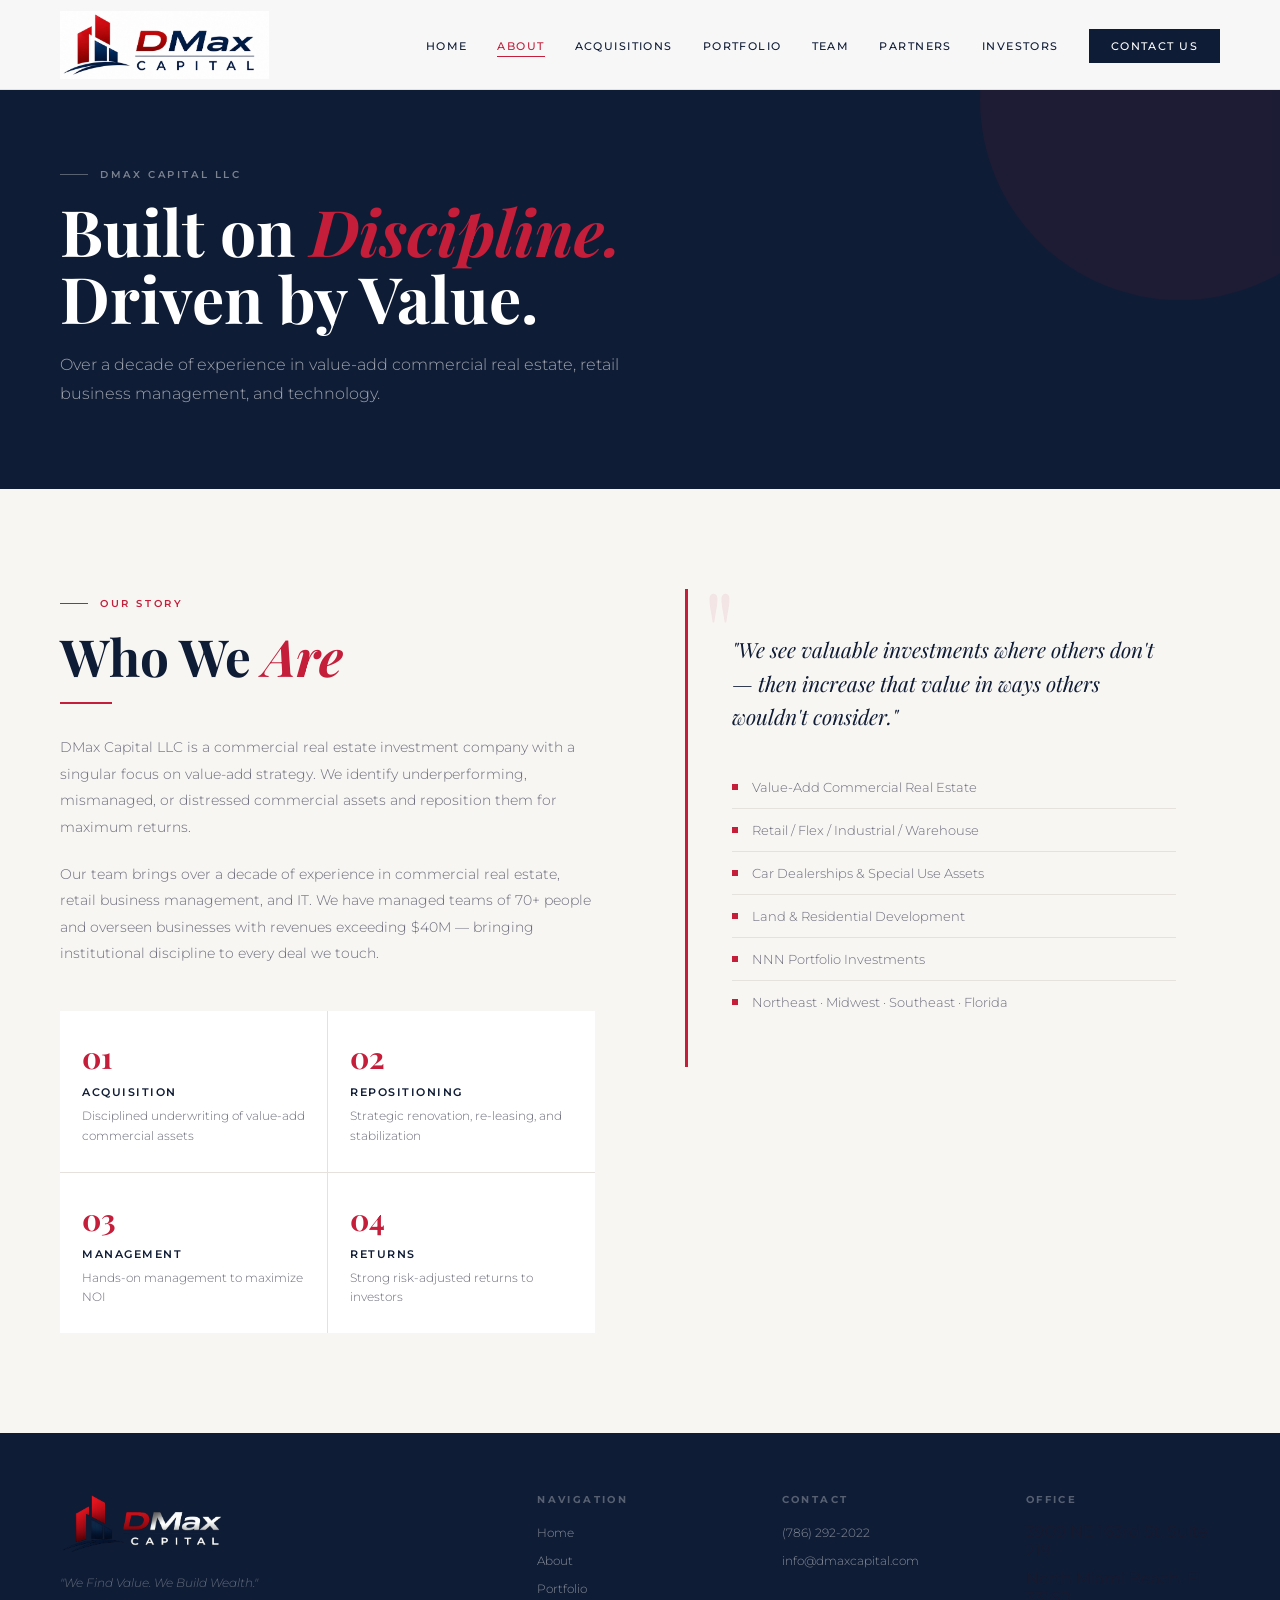
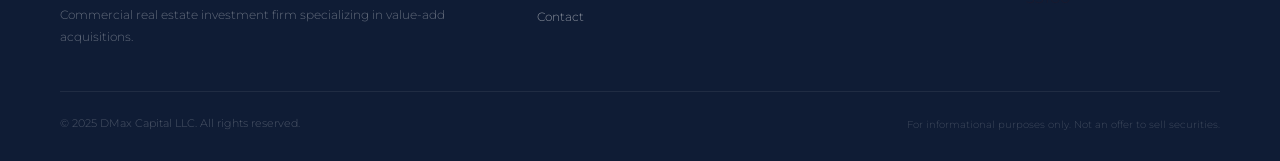
==== about.html @ 737ef092 "Add files via upload" ====
<!DOCTYPE html>
<html lang="en">
<head>
<meta charset="UTF-8">
<meta name="viewport" content="width=device-width, initial-scale=1.0">
<title>About — DMax Capital LLC</title>
<link rel="preconnect" href="https://fonts.googleapis.com">
<link rel="preconnect" href="https://fonts.gstatic.com" crossorigin>
<link href="https://fonts.googleapis.com/css2?family=Montserrat:wght@300;400;500;600;700&family=Playfair+Display:ital,wght@0,400;0,600;0,700;1,400;1,600&display=swap" rel="stylesheet">
<link rel="stylesheet" href="assets/css/style.css">
</head>
<body>

<nav id="nav">
  <div class="nav-logo"><img src="assets/images/logo-nav.jpg" alt="DMax Capital LLC" width="180" height="68"></div>
  <ul class="nav-menu"><li><a href="index.html" >Home</a></li><li><a href="about.html" class="active">About</a></li><li><a href="acquisitions.html" >Acquisitions</a></li><li><a href="portfolio.html" >Portfolio</a></li><li><a href="team.html" >Team</a></li><li><a href="partners.html" >Partners</a></li><li><a href="investors.html" >Investors</a></li><li><a href="contact.html" class="nav-cta">Contact Us</a></li></ul>
</nav>
<div class="page-hero"><div class="page-hero-inner"><div class="page-hero-tag">DMax Capital LLC</div><h1>Built on <em>Discipline.</em><br>Driven by Value.</h1><p>Over a decade of experience in value-add commercial real estate, retail business management, and technology.</p></div></div>
<section class="sec sec-off"><div class="wrap"><div class="about-g"><div class="fu"><div class="etag">Our Story</div><h2 class="sh">Who We <em>Are</em></h2><div class="rule"></div><p class="abt-p">DMax Capital LLC is a commercial real estate investment company with a singular focus on value-add strategy. We identify underperforming, mismanaged, or distressed commercial assets and reposition them for maximum returns.</p><p class="abt-p">Our team brings over a decade of experience in commercial real estate, retail business management, and IT. We have managed teams of 70+ people and overseen businesses with revenues exceeding $40M — bringing institutional discipline to every deal we touch.</p><div class="pillars"><div class="pillar"><div class="p-num">01</div><div class="p-title">Acquisition</div><div class="p-text">Disciplined underwriting of value-add commercial assets</div></div><div class="pillar"><div class="p-num">02</div><div class="p-title">Repositioning</div><div class="p-text">Strategic renovation, re-leasing, and stabilization</div></div><div class="pillar"><div class="p-num">03</div><div class="p-title">Management</div><div class="p-text">Hands-on management to maximize NOI</div></div><div class="pillar"><div class="p-num">04</div><div class="p-title">Returns</div><div class="p-text">Strong risk-adjusted returns to investors</div></div></div></div>
<div class="fu2"><div class="qbox"><blockquote class="aq">"We see valuable investments where others don't — then increase that value in ways others wouldn't consider."</blockquote><div class="fitems"><div class="fitem"><div class="fdot"></div>Value-Add Commercial Real Estate</div><div class="fitem"><div class="fdot"></div>Retail / Flex / Industrial / Warehouse</div><div class="fitem"><div class="fdot"></div>Car Dealerships & Special Use Assets</div><div class="fitem"><div class="fdot"></div>Land & Residential Development</div><div class="fitem"><div class="fdot"></div>NNN Portfolio Investments</div><div class="fitem"><div class="fdot"></div>Northeast · Midwest · Southeast · Florida</div></div></div></div></div></div></section>
<footer><div class="wrap"><div class="fg-g">
<div><div class="fl-logo"><img src="assets/images/logo-footer.png" alt="DMax Capital" width="180" height="64"></div><div class="fl-slogan">"We Find Value. We Build Wealth."</div><p class="fl-desc">Commercial real estate investment firm specializing in value-add acquisitions.</p></div>
<div><div class="fc-head">Navigation</div><ul class="flinks"><li><a href="index.html">Home</a></li><li><a href="about.html">About</a></li><li><a href="portfolio.html">Portfolio</a></li><li><a href="contact.html">Contact</a></li></ul></div>
<div><div class="fc-head">Contact</div><ul class="flinks"><li><a href="tel:7862922022">(786) 292-2022</a></li><li><a href="mailto:info@dmaxcapital.com">info@dmaxcapital.com</a></li></ul></div>
<div><div class="fc-head">Office</div><ul class="flinks"><li>3909 NE 163rd St, Suite 219</li><li>North Miami Beach, FL 33160</li></ul></div>
</div><div class="fbot"><div class="fcopy">© 2025 DMax Capital LLC. All rights reserved.</div><div class="fdisc">For informational purposes only. Not an offer to sell securities.</div></div></div></footer>

<script src="assets/js/main.js"></script>
</body>
</html>
---- assets/css/style.css ----
/* DMax Capital - Main Styles */
*,*::before,*::after{box-sizing:border-box;margin:0;padding:0}
:root{--red:#C41E3A;--red2:#E02040;--navy:#0F1C35;--white:#FFF;--off:#F8F6F3;--light:#F2F0ED;--border:#E5E2DD;--text:#1A1A2E;--muted:#6B6B7B}
html{scroll-behavior:smooth}
body{background:var(--white);color:var(--text);font-family:"Montserrat",sans-serif;font-weight:300;overflow-x:hidden}
::-webkit-scrollbar{width:4px}::-webkit-scrollbar-track{background:var(--white)}::-webkit-scrollbar-thumb{background:var(--red)}

/* Navigation */
#nav{position:fixed;top:0;left:0;right:0;z-index:999;padding:0 60px;height:90px;display:flex;align-items:center;justify-content:space-between;background:rgba(255,255,255,.97);backdrop-filter:blur(16px);border-bottom:1px solid var(--border);transition:box-shadow .3s}
#nav.scrolled{box-shadow:0 4px 30px rgba(0,0,0,.08)}
.nav-logo img{height:68px;width:auto;display:block}
.nav-menu{display:flex;align-items:center;gap:30px;list-style:none}
.nav-menu a{text-decoration:none;font-size:11px;font-weight:500;letter-spacing:.13em;text-transform:uppercase;color:var(--navy);transition:color .2s;position:relative}
.nav-menu a::after{content:"";position:absolute;bottom:-4px;left:0;width:0;height:1.5px;background:var(--red);transition:width .3s}
.nav-menu a:hover::after,.nav-menu a.active::after{width:100%}
.nav-menu a:hover,.nav-menu a.active{color:var(--red)}
.nav-cta{background:var(--navy)!important;color:var(--white)!important;padding:10px 22px}
.nav-cta::after{display:none!important}
.nav-cta:hover{background:var(--red)!important}

/* Sections */
.sec{padding:100px 60px}.sec-off{background:var(--off)}.sec-white{background:var(--white)}.sec-navy{background:var(--navy);color:var(--white)}
.wrap{max-width:1300px;margin:0 auto}
.etag{display:inline-flex;align-items:center;gap:12px;font-size:10px;font-weight:600;letter-spacing:.26em;text-transform:uppercase;color:var(--red);margin-bottom:18px}
.etag::before{content:"";width:28px;height:1px;background:var(--red)}
.etag-w{color:rgba(255,255,255,.45)}.etag-w::before{background:rgba(255,255,255,.25)}
h2.sh{font-family:"Playfair Display",serif;font-size:clamp(36px,4vw,56px);font-weight:700;line-height:1.1;margin-bottom:18px;color:var(--navy)}
h2.sh em{font-style:italic;color:var(--red)}
.rule{width:52px;height:2px;background:var(--red);margin-bottom:30px}
.btn-red{display:inline-block;background:var(--red);color:var(--white);padding:14px 34px;font-size:11px;font-weight:600;letter-spacing:.2em;text-transform:uppercase;text-decoration:none;transition:all .3s;border:none;cursor:pointer;font-family:"Montserrat",sans-serif}
.btn-red:hover{background:var(--red2);transform:translateY(-2px)}
.btn-outline{display:inline-block;border:1.5px solid var(--navy);color:var(--navy);padding:13px 34px;font-size:11px;font-weight:500;letter-spacing:.2em;text-transform:uppercase;text-decoration:none;transition:all .3s}
.btn-outline:hover{border-color:var(--red);color:var(--red);transform:translateY(-2px)}

/* Page Hero */
.page-hero{background:var(--navy);padding:160px 60px 80px;position:relative;overflow:hidden}
.page-hero::before{content:"";position:absolute;top:-100px;right:-100px;width:400px;height:400px;border-radius:50%;background:rgba(196,30,58,.08)}
.page-hero-inner{max-width:1300px;margin:0 auto;position:relative;z-index:1}
.page-hero-tag{display:inline-flex;align-items:center;gap:12px;font-size:10px;font-weight:600;letter-spacing:.26em;text-transform:uppercase;color:rgba(255,255,255,.45);margin-bottom:16px}
.page-hero-tag::before{content:"";width:28px;height:1px;background:rgba(255,255,255,.3)}
.page-hero h1{font-family:"Playfair Display",serif;font-size:clamp(44px,5vw,72px);font-weight:700;color:var(--white);line-height:1.05}
.page-hero h1 em{font-style:italic;color:var(--red)}
.page-hero p{font-size:16px;color:rgba(255,255,255,.6);line-height:1.8;max-width:560px;margin-top:20px}

/* About */
.about-g{display:grid;grid-template-columns:1fr 1fr;gap:90px;align-items:start}
.abt-p{font-size:14px;line-height:1.9;color:var(--muted);margin-bottom:20px}
.pillars{display:grid;grid-template-columns:1fr 1fr;gap:1px;background:var(--border);margin-top:44px}
.pillar{background:var(--white);padding:26px 22px;transition:background .3s}
.pillar:hover{background:var(--off)}
.p-num{font-family:"Playfair Display",serif;font-size:30px;font-weight:700;color:var(--red);margin-bottom:8px}
.p-title{font-size:11px;font-weight:600;letter-spacing:.14em;text-transform:uppercase;color:var(--navy);margin-bottom:7px}
.p-text{font-size:12px;color:var(--muted);line-height:1.65}
.qbox{background:var(--off);border-left:3px solid var(--red);padding:44px;position:relative}
.qbox::before{content:'"';font-family:"Playfair Display",serif;font-size:110px;color:rgba(196,30,58,.08);position:absolute;top:-15px;left:15px;line-height:1}
blockquote.aq{font-family:"Playfair Display",serif;font-size:21px;font-style:italic;line-height:1.6;color:var(--navy);position:relative;z-index:1;margin-bottom:32px}
.fitems{display:flex;flex-direction:column}
.fitem{display:flex;align-items:center;gap:14px;padding:13px 0;border-bottom:1px solid var(--border);font-size:13px;color:var(--muted)}
.fitem:last-child{border-bottom:none}
.fdot{width:6px;height:6px;background:var(--red);flex-shrink:0}

/* Buy Box */
.bb-simple{display:grid;grid-template-columns:1fr 1fr;gap:60px;align-items:start}
.bb-criteria{display:flex;flex-direction:column;gap:0;border:1px solid var(--border)}
.bc{display:flex;align-items:center;gap:20px;padding:20px 24px;border-bottom:1px solid var(--border);transition:background .2s}
.bc:last-child{border-bottom:none}
.bc:hover{background:var(--off)}
.bc-ico{font-size:22px;width:36px;text-align:center;flex-shrink:0}
.bc-label{font-size:10px;font-weight:600;letter-spacing:.16em;text-transform:uppercase;color:var(--red);margin-bottom:3px}
.bc-val{font-size:14px;font-weight:500;color:var(--navy)}
.asset-types-simple{display:grid;grid-template-columns:1fr 1fr;gap:10px;margin-bottom:24px}
.ats{background:var(--off);border:1px solid var(--border);padding:20px 16px;text-align:center;transition:all .25s;position:relative;overflow:hidden}
.ats::after{content:"";position:absolute;left:0;bottom:0;width:100%;height:2px;background:var(--red);transform:scaleX(0);transition:transform .3s}
.ats:hover::after{transform:scaleX(1)}
.ats:hover{border-color:var(--red)}
.ats-ico{font-size:26px;display:block;margin-bottom:8px}
.ats-name{font-size:11px;font-weight:600;letter-spacing:.08em;text-transform:uppercase;color:var(--navy)}
.markets-row{display:flex;flex-wrap:wrap;gap:8px;padding:20px;background:var(--navy)}
.mkt{background:rgba(255,255,255,.08);border:1px solid rgba(255,255,255,.12);padding:6px 14px;font-size:11px;font-weight:500;color:rgba(255,255,255,.8);letter-spacing:.04em}
.bb-ideal{background:rgba(196,30,58,.06);border:1px solid rgba(196,30,58,.15);padding:20px 24px}
.bb-ideal-label{font-size:10px;font-weight:700;letter-spacing:.2em;text-transform:uppercase;color:var(--red);margin-bottom:8px}
.bb-ideal-text{font-size:14px;font-weight:500;color:var(--navy)}

/* Stats */
.stats-box{display:grid;grid-template-columns:1fr 1fr;gap:2px;background:var(--border)}
.stat{background:var(--white);padding:30px 24px;position:relative;overflow:hidden;transition:all .3s}
.stat::before{content:"";position:absolute;top:0;left:0;width:3px;height:0;background:var(--red);transition:height .5s}
.stat:hover::before{height:100%}
.stat:hover{transform:translateY(-3px);box-shadow:0 12px 40px rgba(0,0,0,.06)}
.sn{font-family:"Playfair Display",serif;font-size:48px;font-weight:700;color:var(--navy);line-height:1;margin-bottom:8px}
.sn em{color:var(--red);font-style:normal}
.sl{font-size:10px;font-weight:600;letter-spacing:.18em;text-transform:uppercase;color:var(--muted)}

/* Ticker */
.ticker{background:var(--navy);padding:12px 0;overflow:hidden;border-top:3px solid var(--red)}
.ticker-track{display:flex;gap:52px;animation:ticker 30s linear infinite;white-space:nowrap}
.tk{font-size:10px;font-weight:600;letter-spacing:.2em;text-transform:uppercase;color:rgba(255,255,255,.65);display:flex;align-items:center;gap:22px}
.tk::after{content:"◆";color:var(--red);font-size:8px}

/* Portfolio */
.port-g{display:grid;grid-template-columns:repeat(3,1fr);gap:2px;background:var(--border)}
.deal{background:var(--white);position:relative;overflow:hidden;transition:all .3s}
.deal-img{width:100%;height:200px;object-fit:cover;display:block;transition:transform .5s}
.deal:hover .deal-img{transform:scale(1.05)}
.deal-body{padding:20px 22px 24px}
.deal::before{content:"";position:absolute;top:0;left:0;width:100%;height:3px;background:var(--red);transform:scaleX(0);transition:transform .4s;transform-origin:left;z-index:2}
.deal:hover::before{transform:scaleX(1)}
.deal:hover{box-shadow:0 16px 50px rgba(0,0,0,.1);z-index:2}
.d-badge{display:inline-block;font-size:9px;font-weight:700;letter-spacing:.18em;text-transform:uppercase;color:var(--red);background:rgba(196,30,58,.07);padding:4px 10px;margin-bottom:10px}
.d-name{font-family:"Playfair Display",serif;font-size:18px;font-weight:700;color:var(--navy);margin-bottom:4px}
.d-loc{font-size:10px;font-weight:500;letter-spacing:.1em;text-transform:uppercase;color:var(--muted);margin-bottom:10px}
.d-size{font-size:12px;color:var(--muted);padding-top:10px;border-top:1px solid var(--border);line-height:1.6}
.d-size strong{color:var(--navy);font-weight:600}

/* Team */
.team-g{display:grid;grid-template-columns:1fr 1fr;gap:24px}
.tc{overflow:hidden;border:1px solid var(--border);transition:all .3s}
.tc:hover{box-shadow:0 16px 50px rgba(0,0,0,.08);transform:translateY(-4px)}
.tc-photo{width:100%;height:260px;object-fit:cover;object-position:center 20%;display:block}
.tc-top{background:var(--navy);padding:24px 32px;position:relative;overflow:hidden}
.tc-top::before{content:"";position:absolute;bottom:-40px;right:-40px;width:120px;height:120px;border-radius:50%;background:rgba(196,30,58,.12)}
.tc-name{font-family:"Playfair Display",serif;font-size:22px;font-weight:700;color:var(--white);margin-bottom:4px;position:relative;z-index:1}
.tc-role{font-size:10px;font-weight:600;letter-spacing:.2em;text-transform:uppercase;color:rgba(255,255,255,.45);position:relative;z-index:1}
.tc-body{padding:26px 32px;background:var(--white)}
.tc-bio{font-size:13px;line-height:1.9;color:var(--muted);margin-bottom:20px}
.tc-hi{display:flex;flex-direction:column;gap:8px}
.thi{display:flex;align-items:center;gap:10px;font-size:12px;color:var(--navy);font-weight:500}
.thi::before{content:"";width:5px;height:5px;background:var(--red);border-radius:50%;flex-shrink:0}

/* Partners */
.part-g{display:grid;grid-template-columns:repeat(3,1fr);gap:1px;background:var(--border)}
.pc{background:var(--white);padding:40px 32px;text-align:center;transition:all .3s;position:relative;overflow:hidden;display:flex;flex-direction:column;align-items:center}
.pc::after{content:"";position:absolute;bottom:0;left:0;width:100%;height:2px;background:var(--red);transform:scaleX(0);transition:transform .4s}
.pc:hover::after{transform:scaleX(1)}
.pc:hover{background:var(--off);transform:translateY(-4px);box-shadow:0 16px 50px rgba(0,0,0,.07)}
.pc-logo{height:52px;width:auto;max-width:170px;object-fit:contain;margin-bottom:22px}
.pc-name{font-family:"Playfair Display",serif;font-size:20px;font-weight:700;color:var(--navy);margin-bottom:5px}
.pc-loc{font-size:10px;font-weight:600;letter-spacing:.18em;text-transform:uppercase;color:var(--red);margin-bottom:14px}
.pc-desc{font-size:12px;color:var(--muted);line-height:1.75}
.pc-link{display:inline-flex;align-items:center;gap:6px;margin-top:16px;font-size:10px;font-weight:700;letter-spacing:.14em;text-transform:uppercase;color:var(--navy);text-decoration:none;transition:color .2s}
.pc-link:hover{color:var(--red)}.pc-link::after{content:"→"}

/* Investors */
.inv-g{display:grid;grid-template-columns:1fr 1fr;gap:80px;align-items:center}
.inv-title{font-family:"Playfair Display",serif;font-size:clamp(34px,4vw,52px);font-weight:700;line-height:1.1;color:var(--white);margin-bottom:22px}
.inv-title em{font-style:italic;color:var(--red)}
.inv-text{font-size:14px;line-height:1.9;color:rgba(255,255,255,.6);margin-bottom:32px}
.itypes{display:flex;flex-direction:column;gap:12px;margin-bottom:32px}
.itype{display:flex;align-items:center;gap:14px;padding:16px 20px;background:rgba(255,255,255,.04);border:1px solid rgba(255,255,255,.08);transition:all .3s}
.itype:hover{background:rgba(196,30,58,.12);border-color:rgba(196,30,58,.25)}
.itype-ico{width:34px;height:34px;background:var(--red);display:flex;align-items:center;justify-content:center;font-size:15px;flex-shrink:0}
.itype-t{font-size:13px;font-weight:600;color:var(--white)}
.bens{display:flex;flex-direction:column;gap:16px}
.ben{background:rgba(255,255,255,.04);border:1px solid rgba(255,255,255,.07);border-left:2px solid var(--red);padding:24px;transition:all .3s}
.ben:hover{background:rgba(255,255,255,.07)}
.ben-n{font-family:"Playfair Display",serif;font-size:36px;font-weight:700;color:var(--red);line-height:1;margin-bottom:7px}
.ben-t{font-size:11px;font-weight:700;letter-spacing:.13em;text-transform:uppercase;color:var(--white);margin-bottom:7px}
.ben-d{font-size:12px;color:rgba(255,255,255,.5);line-height:1.7}

/* Contact */
.contact-g{display:grid;grid-template-columns:1fr 1fr;gap:80px}
.ci-title{font-family:"Playfair Display",serif;font-size:28px;font-weight:700;color:var(--navy);margin-bottom:14px}
.ci-text{font-size:14px;line-height:1.85;color:var(--muted);margin-bottom:32px}
.cds{display:flex;flex-direction:column;gap:18px}
.cd{display:flex;gap:14px;align-items:flex-start}
.cd-ico{width:40px;height:40px;background:var(--red);display:flex;align-items:center;justify-content:center;font-size:16px;flex-shrink:0}
.cd-lbl{font-size:10px;font-weight:600;letter-spacing:.16em;text-transform:uppercase;color:var(--muted);margin-bottom:3px}
.cd-val{font-size:14px;color:var(--navy);font-weight:600;line-height:1.5}
.fg{margin-bottom:14px}
.fl{display:block;font-size:10px;font-weight:700;letter-spacing:.16em;text-transform:uppercase;color:var(--muted);margin-bottom:7px}
.fi,.fsel,.fta{width:100%;background:var(--off);border:1px solid var(--border);padding:12px 16px;font-family:"Montserrat",sans-serif;font-size:13px;color:var(--navy);outline:none;transition:border-color .2s}
.fi:focus,.fsel:focus,.fta:focus{border-color:var(--red)}
.fta{resize:vertical;min-height:110px}
.fr2{display:grid;grid-template-columns:1fr 1fr;gap:12px}
.fsub{width:100%;background:var(--navy);color:var(--white);border:none;padding:14px;font-family:"Montserrat",sans-serif;font-size:11px;font-weight:700;letter-spacing:.2em;text-transform:uppercase;cursor:pointer;transition:background .3s;margin-top:6px}
.fsub:hover{background:var(--red)}

/* Footer */
footer{background:var(--navy);padding:60px 60px 28px}
.fg-g{display:grid;grid-template-columns:2.2fr 1fr 1fr 1fr;gap:50px;margin-bottom:44px}
.fl-logo img{height:64px;width:auto;margin-bottom:14px}
.fl-slogan{font-size:12px;font-style:italic;color:rgba(255,255,255,.35);margin-bottom:14px}
.fl-desc{font-size:12px;line-height:1.8;color:rgba(255,255,255,.35)}
.fc-head{font-size:10px;font-weight:700;letter-spacing:.24em;text-transform:uppercase;color:rgba(255,255,255,.3);margin-bottom:16px}
.flinks{list-style:none;display:flex;flex-direction:column;gap:9px}
.flinks a{text-decoration:none;font-size:12px;color:rgba(255,255,255,.5);transition:color .2s}
.flinks a:hover{color:var(--red)}
.fbot{border-top:1px solid rgba(255,255,255,.07);padding-top:24px;display:flex;justify-content:space-between;gap:20px}
.fcopy{font-size:11px;color:rgba(255,255,255,.25)}
.fdisc{font-size:10px;color:rgba(255,255,255,.2);max-width:480px;text-align:right;line-height:1.7}

/* Animations */
.fu{opacity:0;transform:translateY(28px);transition:opacity .7s ease,transform .7s ease}
.fu.vis{opacity:1;transform:none}
.fu2{opacity:0;transform:translateY(28px);transition:opacity .7s .12s ease,transform .7s .12s ease}
.fu2.vis{opacity:1;transform:none}
@keyframes ticker{from{transform:translateX(0)}to{transform:translateX(-50%)}}
@keyframes fadeUp{from{opacity:0;transform:translateY(28px)}to{opacity:1;transform:none}}
.hero-left{animation:fadeUp .8s ease both}.hero-right{animation:fadeUp .8s .2s ease both}

/* Responsive */
@media(max-width:1024px){#nav,.sec,footer,.page-hero{padding-left:30px;padding-right:30px}}
@media(max-width:900px){.nav-menu{display:none}.about-g,.bb-simple,.team-g,.inv-g,.contact-g,.fg-g{grid-template-columns:1fr}.port-g,.part-g{grid-template-columns:1fr 1fr}.stats-box{grid-template-columns:1fr 1fr}}
@media(max-width:600px){.port-g,.part-g,.asset-types-simple,.pillars,.fr2{grid-template-columns:1fr}}
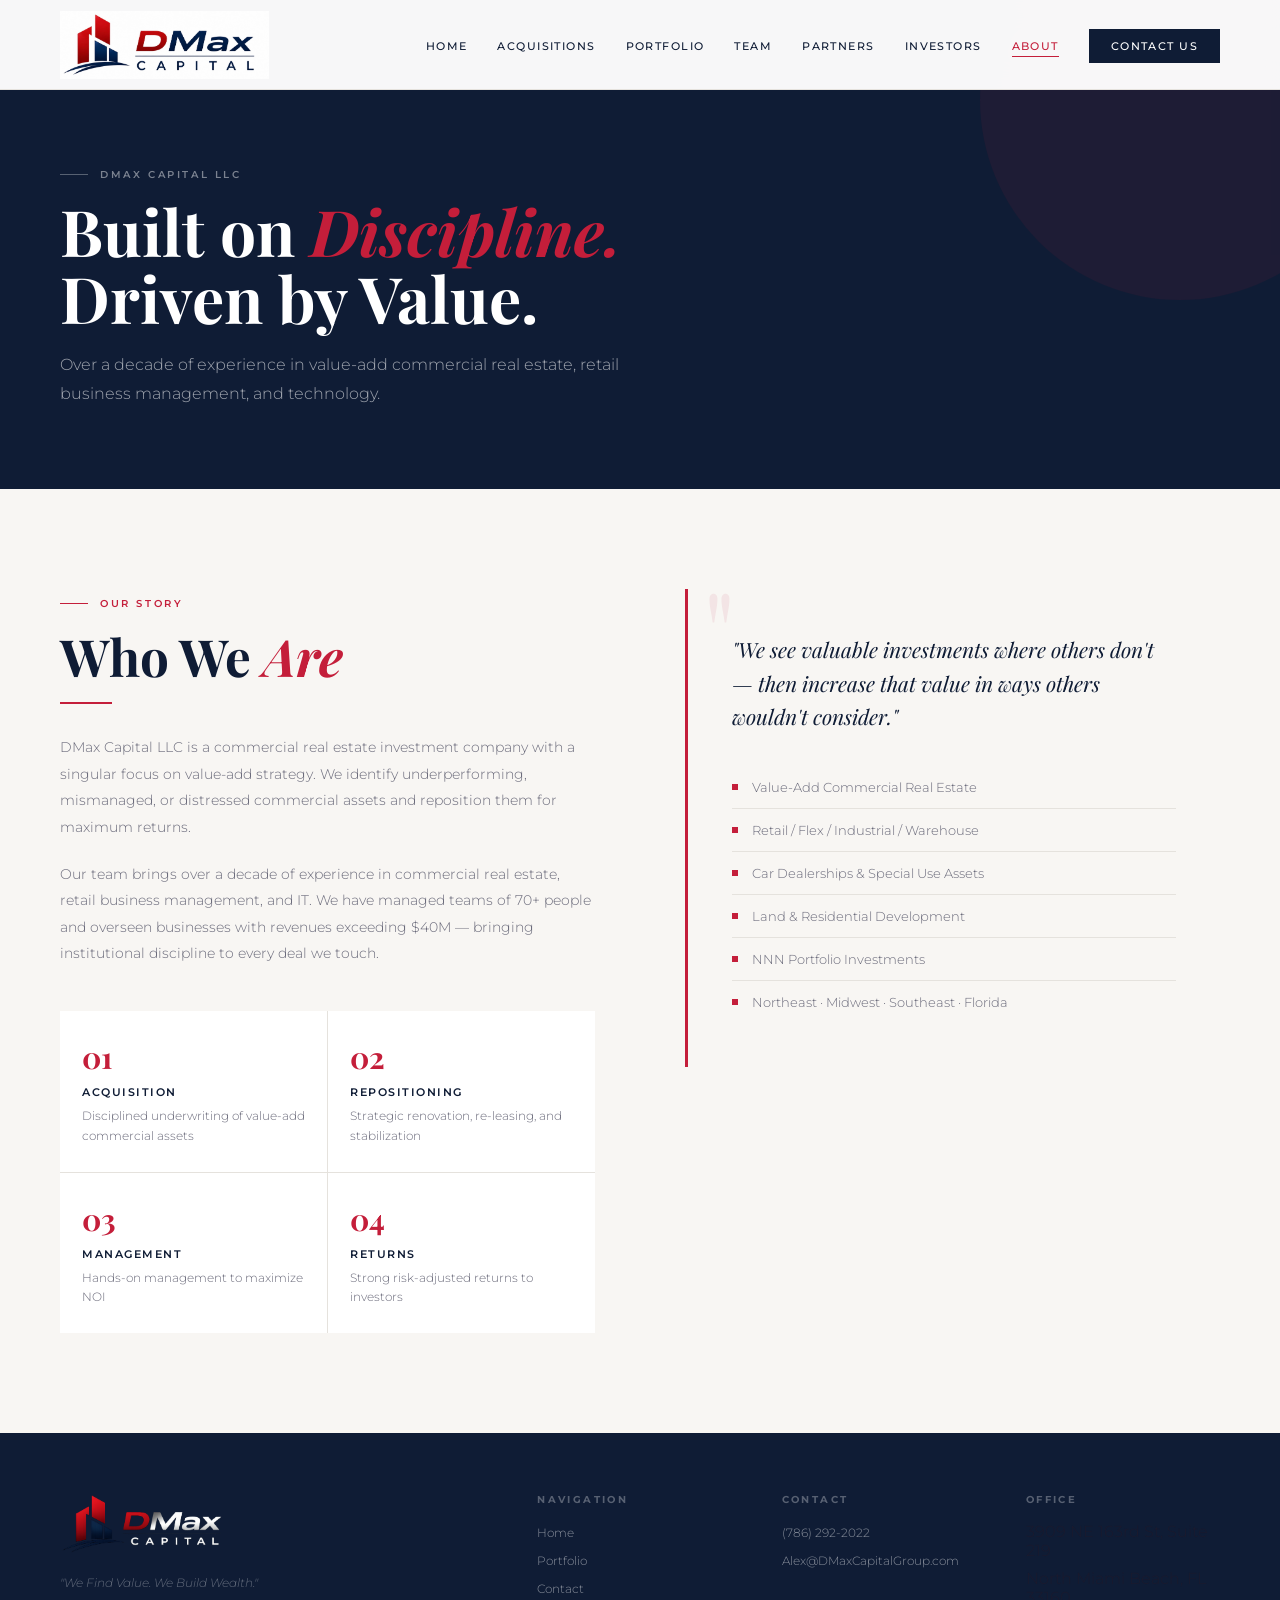
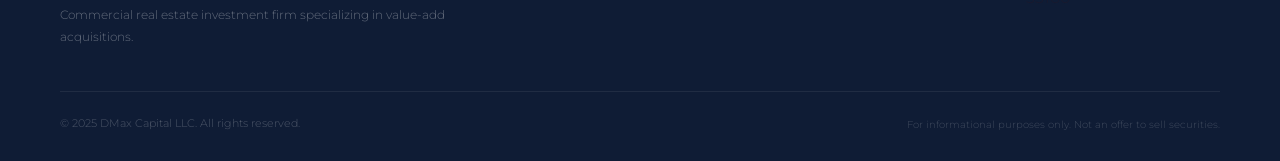
==== commit e65453d2: "site updates Co-Authored-By: Claude Sonnet 4.6 <noreply@anthropic.com>" ====
--- a/about.html
+++ b/about.html
@@ -13,15 +13,26 @@
 
 <nav id="nav">
   <div class="nav-logo"><img src="assets/images/logo-nav.jpg" alt="DMax Capital LLC" width="180" height="68"></div>
-  <ul class="nav-menu"><li><a href="index.html" >Home</a></li><li><a href="about.html" class="active">About</a></li><li><a href="acquisitions.html" >Acquisitions</a></li><li><a href="portfolio.html" >Portfolio</a></li><li><a href="team.html" >Team</a></li><li><a href="partners.html" >Partners</a></li><li><a href="investors.html" >Investors</a></li><li><a href="contact.html" class="nav-cta">Contact Us</a></li></ul>
+  <ul class="nav-menu"><li><a href="index.html" >Home</a></li><li><a href="acquisitions.html" >Acquisitions</a></li><li><a href="portfolio.html" >Portfolio</a></li><li><a href="team.html" >Team</a></li><li><a href="partners.html" >Partners</a></li><li><a href="investors.html" >Investors</a></li><li><a href="about.html" class="active">About</a></li><li><a href="contact.html" class="nav-cta">Contact Us</a></li></ul>
+  <button class="hamburger" id="ham" aria-label="Menu"><span></span><span></span><span></span></button>
 </nav>
+<div class="mob-menu" id="mob-menu">
+  <a href="index.html">Home</a>
+  <a href="acquisitions.html">Acquisitions</a>
+  <a href="portfolio.html">Portfolio</a>
+  <a href="team.html">Team</a>
+  <a href="partners.html">Partners</a>
+  <a href="investors.html">Investors</a>
+  <a href="about.html">About</a>
+  <a href="contact.html" class="nav-cta">Contact Us</a>
+</div>
 <div class="page-hero"><div class="page-hero-inner"><div class="page-hero-tag">DMax Capital LLC</div><h1>Built on <em>Discipline.</em><br>Driven by Value.</h1><p>Over a decade of experience in value-add commercial real estate, retail business management, and technology.</p></div></div>
 <section class="sec sec-off"><div class="wrap"><div class="about-g"><div class="fu"><div class="etag">Our Story</div><h2 class="sh">Who We <em>Are</em></h2><div class="rule"></div><p class="abt-p">DMax Capital LLC is a commercial real estate investment company with a singular focus on value-add strategy. We identify underperforming, mismanaged, or distressed commercial assets and reposition them for maximum returns.</p><p class="abt-p">Our team brings over a decade of experience in commercial real estate, retail business management, and IT. We have managed teams of 70+ people and overseen businesses with revenues exceeding $40M — bringing institutional discipline to every deal we touch.</p><div class="pillars"><div class="pillar"><div class="p-num">01</div><div class="p-title">Acquisition</div><div class="p-text">Disciplined underwriting of value-add commercial assets</div></div><div class="pillar"><div class="p-num">02</div><div class="p-title">Repositioning</div><div class="p-text">Strategic renovation, re-leasing, and stabilization</div></div><div class="pillar"><div class="p-num">03</div><div class="p-title">Management</div><div class="p-text">Hands-on management to maximize NOI</div></div><div class="pillar"><div class="p-num">04</div><div class="p-title">Returns</div><div class="p-text">Strong risk-adjusted returns to investors</div></div></div></div>
 <div class="fu2"><div class="qbox"><blockquote class="aq">"We see valuable investments where others don't — then increase that value in ways others wouldn't consider."</blockquote><div class="fitems"><div class="fitem"><div class="fdot"></div>Value-Add Commercial Real Estate</div><div class="fitem"><div class="fdot"></div>Retail / Flex / Industrial / Warehouse</div><div class="fitem"><div class="fdot"></div>Car Dealerships & Special Use Assets</div><div class="fitem"><div class="fdot"></div>Land & Residential Development</div><div class="fitem"><div class="fdot"></div>NNN Portfolio Investments</div><div class="fitem"><div class="fdot"></div>Northeast · Midwest · Southeast · Florida</div></div></div></div></div></div></section>
 <footer><div class="wrap"><div class="fg-g">
 <div><div class="fl-logo"><img src="assets/images/logo-footer.png" alt="DMax Capital" width="180" height="64"></div><div class="fl-slogan">"We Find Value. We Build Wealth."</div><p class="fl-desc">Commercial real estate investment firm specializing in value-add acquisitions.</p></div>
-<div><div class="fc-head">Navigation</div><ul class="flinks"><li><a href="index.html">Home</a></li><li><a href="about.html">About</a></li><li><a href="portfolio.html">Portfolio</a></li><li><a href="contact.html">Contact</a></li></ul></div>
-<div><div class="fc-head">Contact</div><ul class="flinks"><li><a href="tel:7862922022">(786) 292-2022</a></li><li><a href="mailto:info@dmaxcapital.com">info@dmaxcapital.com</a></li></ul></div>
+<div><div class="fc-head">Navigation</div><ul class="flinks"><li><a href="index.html">Home</a></li><li><a href="portfolio.html">Portfolio</a></li><li><a href="contact.html">Contact</a></li></ul></div>
+<div><div class="fc-head">Contact</div><ul class="flinks"><li><a href="tel:7862922022">(786) 292-2022</a></li><li><a href="mailto:Alex@DMaxCapitalGroup.com">Alex@DMaxCapitalGroup.com</a></li></ul></div>
 <div><div class="fc-head">Office</div><ul class="flinks"><li>3909 NE 163rd St, Suite 219</li><li>North Miami Beach, FL 33160</li></ul></div>
 </div><div class="fbot"><div class="fcopy">© 2025 DMax Capital LLC. All rights reserved.</div><div class="fdisc">For informational purposes only. Not an offer to sell securities.</div></div></div></footer>
 
--- a/assets/css/style.css
+++ b/assets/css/style.css
@@ -113,10 +113,10 @@
 .d-size strong{color:var(--navy);font-weight:600}
 
 /* Team */
-.team-g{display:grid;grid-template-columns:1fr 1fr;gap:24px}
-.tc{overflow:hidden;border:1px solid var(--border);transition:all .3s}
+.team-g{display:grid;grid-template-columns:1fr;gap:32px;max-width:860px;margin:0 auto}
+.tc{display:grid;grid-template-columns:300px 1fr;grid-template-rows:auto 1fr;overflow:hidden;border:1px solid var(--border);transition:all .3s}
 .tc:hover{box-shadow:0 16px 50px rgba(0,0,0,.08);transform:translateY(-4px)}
-.tc-photo{width:100%;height:260px;object-fit:cover;object-position:center 20%;display:block}
+.tc-photo{grid-column:1;grid-row:1 / span 2;width:300px;height:100%;min-height:380px;object-fit:cover;object-position:center top;display:block}
 .tc-top{background:var(--navy);padding:24px 32px;position:relative;overflow:hidden}
 .tc-top::before{content:"";position:absolute;bottom:-40px;right:-40px;width:120px;height:120px;border-radius:50%;background:rgba(196,30,58,.12)}
 .tc-name{font-family:"Playfair Display",serif;font-size:22px;font-weight:700;color:var(--white);margin-bottom:4px;position:relative;z-index:1}
@@ -189,6 +189,22 @@
 .fcopy{font-size:11px;color:rgba(255,255,255,.25)}
 .fdisc{font-size:10px;color:rgba(255,255,255,.2);max-width:480px;text-align:right;line-height:1.7}
 
+/* Mobile Nav */
+.hamburger{display:none;flex-direction:column;gap:5px;cursor:pointer;background:none;border:none;padding:6px}
+.hamburger span{width:22px;height:2px;background:var(--navy);display:block;transition:all .3s}
+.hamburger.open span:nth-child(1){transform:rotate(45deg) translate(5px,5px)}
+.hamburger.open span:nth-child(2){opacity:0}
+.hamburger.open span:nth-child(3){transform:rotate(-45deg) translate(5px,-5px)}
+.mob-menu{display:none;position:fixed;top:90px;left:0;right:0;background:var(--white);border-bottom:2px solid var(--border);z-index:997;flex-direction:column;box-shadow:0 8px 30px rgba(0,0,0,.1)}
+.mob-menu.open{display:flex}
+.mob-menu a{padding:16px 24px;text-decoration:none;font-size:11px;font-weight:600;letter-spacing:.14em;text-transform:uppercase;color:var(--navy);border-bottom:1px solid var(--border);transition:color .2s}
+.mob-menu a:last-child{border-bottom:none}
+.mob-menu .nav-cta{background:var(--navy)!important;color:var(--white)!important;text-align:center;padding:18px 24px}
+.mob-menu .nav-cta:hover{background:var(--red)!important}
+
+/* Hero Grid */
+.hero-grid{position:relative;z-index:2;max-width:1300px;margin:0 auto;padding:80px 60px;width:100%;display:grid;grid-template-columns:1fr 1fr;gap:80px;align-items:center}
+
 /* Animations */
 .fu{opacity:0;transform:translateY(28px);transition:opacity .7s ease,transform .7s ease}
 .fu.vis{opacity:1;transform:none}
@@ -199,6 +215,35 @@
 .hero-left{animation:fadeUp .8s ease both}.hero-right{animation:fadeUp .8s .2s ease both}
 
 /* Responsive */
-@media(max-width:1024px){#nav,.sec,footer,.page-hero{padding-left:30px;padding-right:30px}}
-@media(max-width:900px){.nav-menu{display:none}.about-g,.bb-simple,.team-g,.inv-g,.contact-g,.fg-g{grid-template-columns:1fr}.port-g,.part-g{grid-template-columns:1fr 1fr}.stats-box{grid-template-columns:1fr 1fr}}
-@media(max-width:600px){.port-g,.part-g,.asset-types-simple,.pillars,.fr2{grid-template-columns:1fr}}
+@media(max-width:1024px){#nav,.sec,footer,.page-hero{padding-left:30px;padding-right:30px}.hero-grid{padding:60px 30px;gap:50px}}
+@media(max-width:900px){
+  #nav{padding:0 20px}
+  .nav-menu{display:none}
+  .hamburger{display:flex}
+  .hero-grid{grid-template-columns:1fr;gap:32px;padding:40px 20px}
+  .sec{padding:60px 20px}
+  .page-hero{padding:120px 20px 52px}
+  footer{padding:44px 20px 24px}
+  .about-g,.bb-simple,.inv-g,.contact-g,.fg-g{grid-template-columns:1fr}
+  .port-g,.part-g{grid-template-columns:1fr 1fr}
+  .stats-box{grid-template-columns:1fr 1fr}
+  .tc{grid-template-columns:1fr}
+  .tc-photo{grid-column:1;grid-row:1;width:100%;height:300px;min-height:0}
+  .sn{font-size:38px}
+  .fg-g{gap:28px}
+  .fbot{flex-direction:column;gap:8px}
+  .fdisc{text-align:left;max-width:100%}
+  .inv-g{gap:40px}
+  .contact-g{gap:40px}
+  .bb-simple{gap:40px}
+}
+@media(max-width:600px){
+  .port-g,.part-g,.asset-types-simple,.pillars,.fr2{grid-template-columns:1fr}
+  .page-hero h1{font-size:clamp(30px,8vw,44px)}
+  .stats-box{grid-template-columns:1fr 1fr}
+  .hero-grid{padding:32px 16px}
+  #nav{padding:0 16px}
+  .sec{padding:48px 16px}
+  footer{padding:40px 16px 20px}
+  .page-hero{padding:110px 16px 44px}
+}
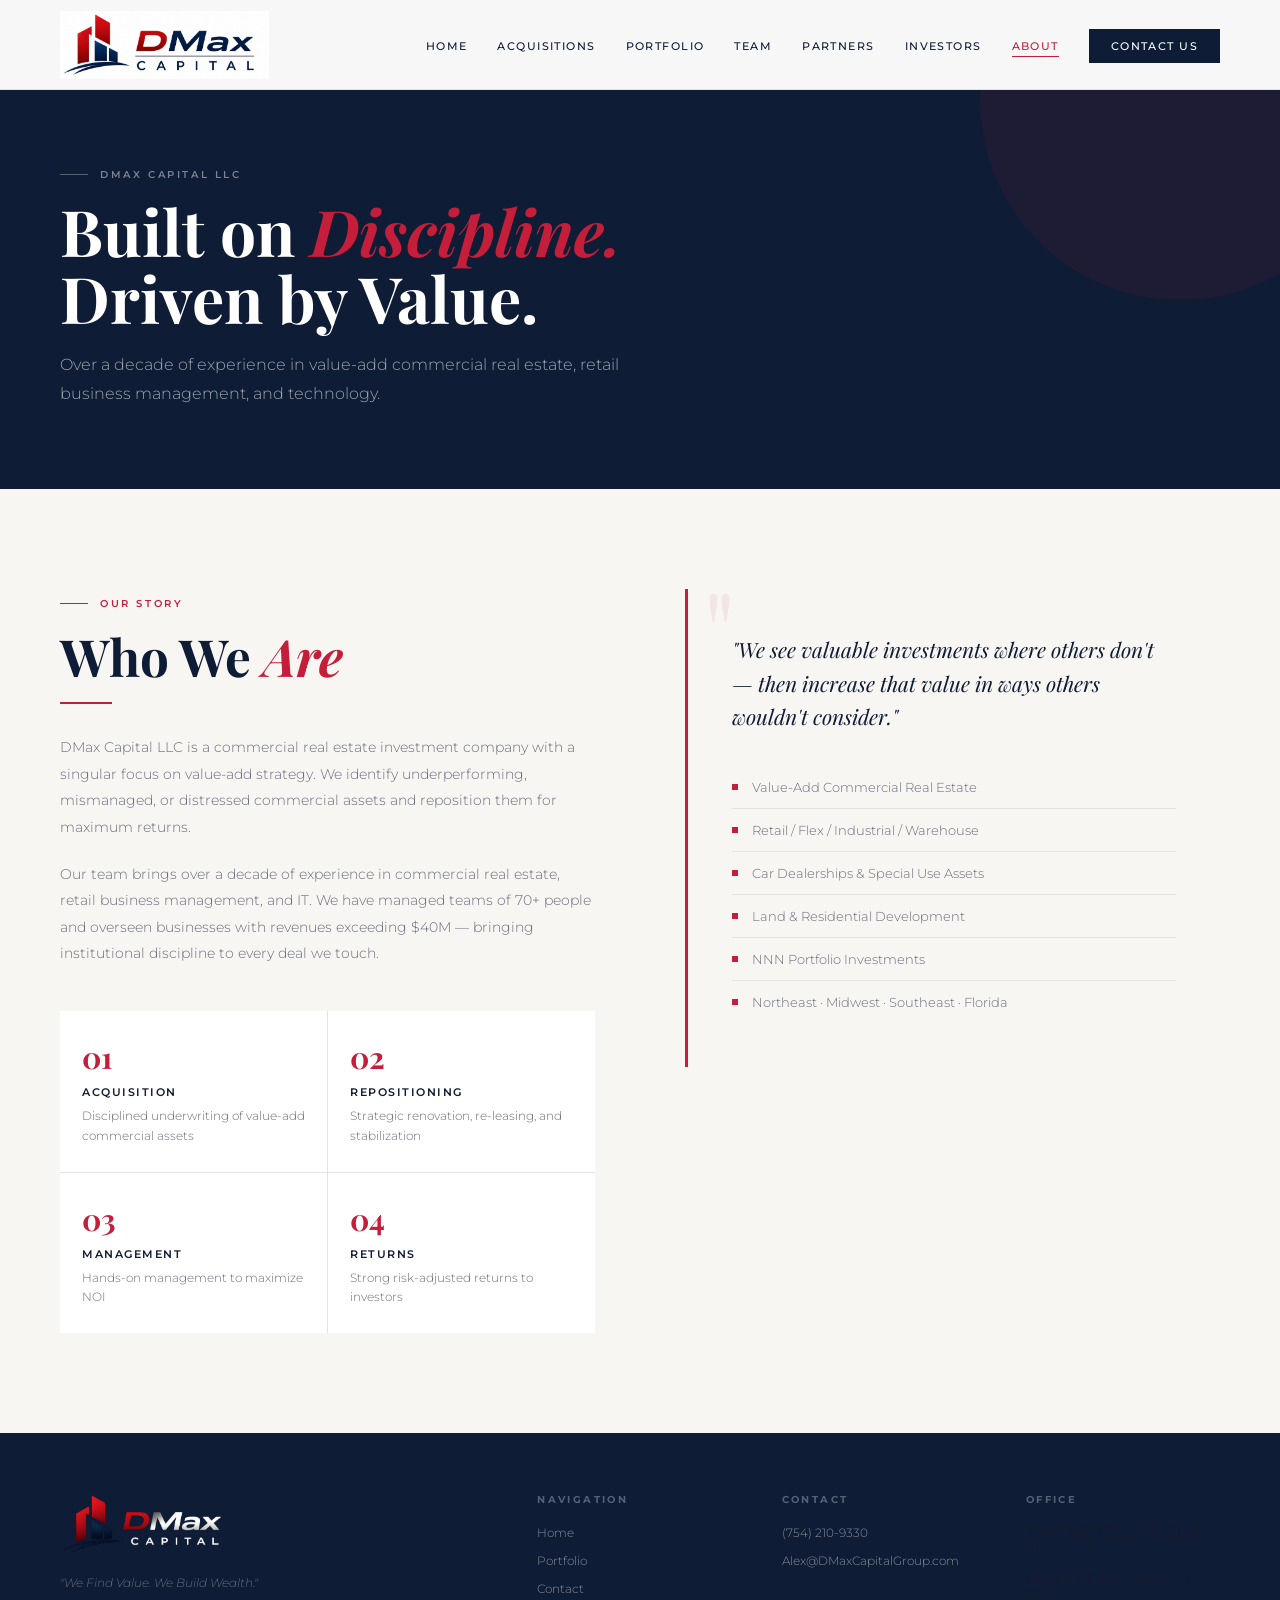
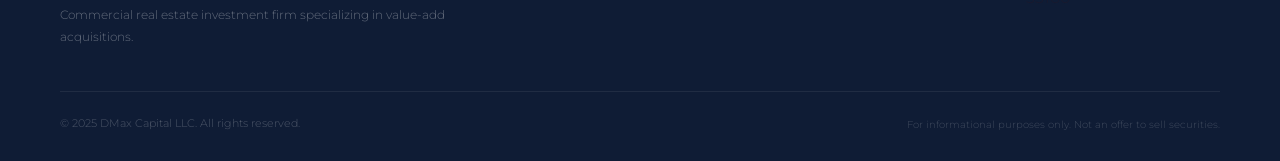
==== commit 694dfeeb: "site updates Co-Authored-By: Claude Sonnet 4.6 <noreply@anthropic.com>" ====
--- a/about.html
+++ b/about.html
@@ -32,7 +32,7 @@
 <footer><div class="wrap"><div class="fg-g">
 <div><div class="fl-logo"><img src="assets/images/logo-footer.png" alt="DMax Capital" width="180" height="64"></div><div class="fl-slogan">"We Find Value. We Build Wealth."</div><p class="fl-desc">Commercial real estate investment firm specializing in value-add acquisitions.</p></div>
 <div><div class="fc-head">Navigation</div><ul class="flinks"><li><a href="index.html">Home</a></li><li><a href="portfolio.html">Portfolio</a></li><li><a href="contact.html">Contact</a></li></ul></div>
-<div><div class="fc-head">Contact</div><ul class="flinks"><li><a href="tel:7862922022">(786) 292-2022</a></li><li><a href="mailto:Alex@DMaxCapitalGroup.com">Alex@DMaxCapitalGroup.com</a></li></ul></div>
+<div><div class="fc-head">Contact</div><ul class="flinks"><li><a href="tel:7542109330">(754) 210-9330</a></li><li><a href="mailto:Alex@DMaxCapitalGroup.com">Alex@DMaxCapitalGroup.com</a></li></ul></div>
 <div><div class="fc-head">Office</div><ul class="flinks"><li>3909 NE 163rd St, Suite 219</li><li>North Miami Beach, FL 33160</li></ul></div>
 </div><div class="fbot"><div class="fcopy">© 2025 DMax Capital LLC. All rights reserved.</div><div class="fdisc">For informational purposes only. Not an offer to sell securities.</div></div></div></footer>
 
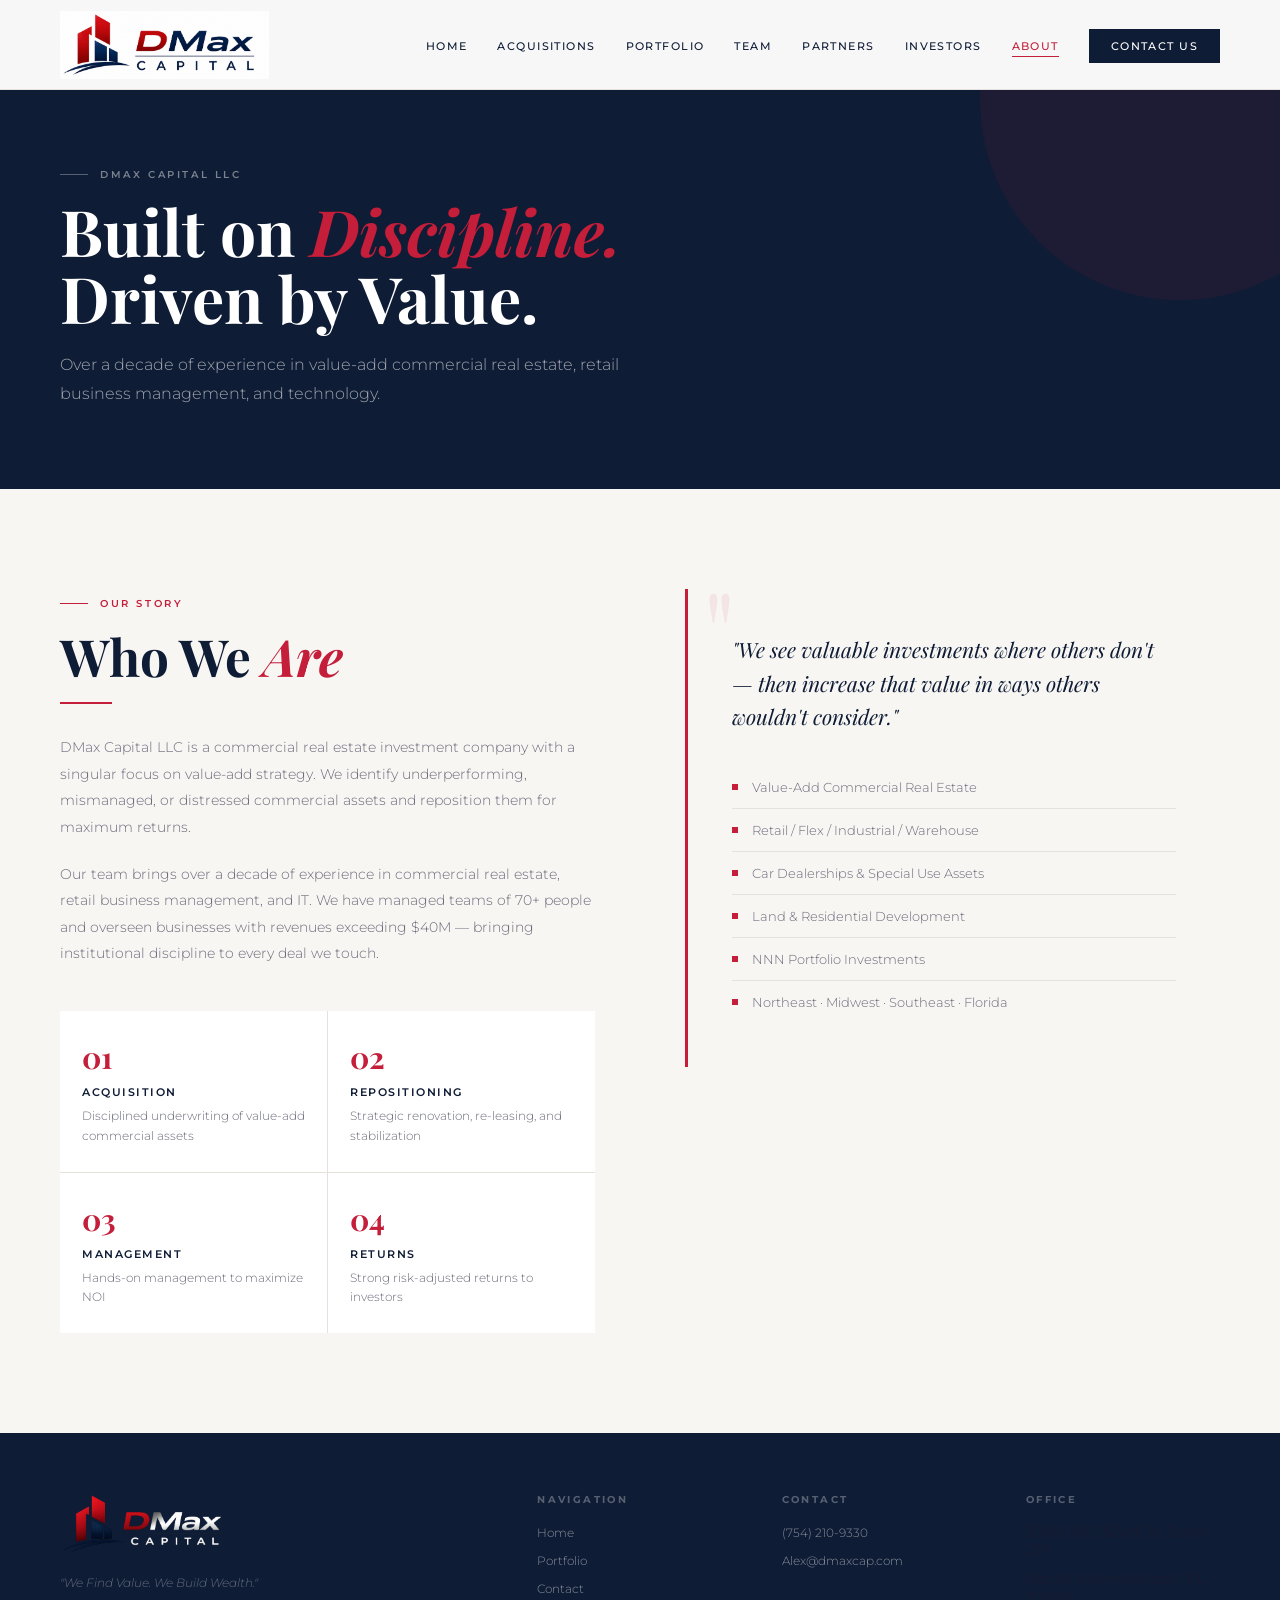
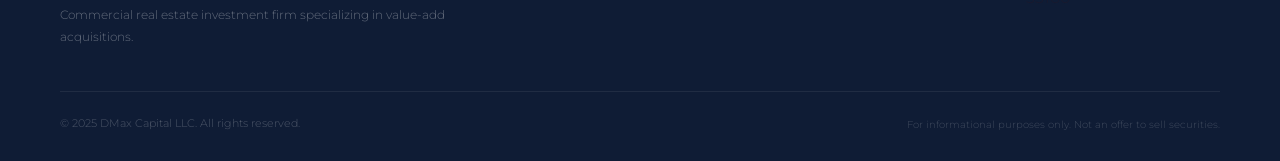
==== commit dc4edf27: "Update contact email to Alex@dmaxcap.com" ====
--- a/about.html
+++ b/about.html
@@ -32,7 +32,7 @@
 <footer><div class="wrap"><div class="fg-g">
 <div><div class="fl-logo"><img src="assets/images/logo-footer.png" alt="DMax Capital" width="180" height="64"></div><div class="fl-slogan">"We Find Value. We Build Wealth."</div><p class="fl-desc">Commercial real estate investment firm specializing in value-add acquisitions.</p></div>
 <div><div class="fc-head">Navigation</div><ul class="flinks"><li><a href="index.html">Home</a></li><li><a href="portfolio.html">Portfolio</a></li><li><a href="contact.html">Contact</a></li></ul></div>
-<div><div class="fc-head">Contact</div><ul class="flinks"><li><a href="tel:7542109330">(754) 210-9330</a></li><li><a href="mailto:Alex@DMaxCapitalGroup.com">Alex@DMaxCapitalGroup.com</a></li></ul></div>
+<div><div class="fc-head">Contact</div><ul class="flinks"><li><a href="tel:7542109330">(754) 210-9330</a></li><li><a href="mailto:Alex@dmaxcap.com">Alex@dmaxcap.com</a></li></ul></div>
 <div><div class="fc-head">Office</div><ul class="flinks"><li>3909 NE 163rd St, Suite 219</li><li>North Miami Beach, FL 33160</li></ul></div>
 </div><div class="fbot"><div class="fcopy">© 2025 DMax Capital LLC. All rights reserved.</div><div class="fdisc">For informational purposes only. Not an offer to sell securities.</div></div></div></footer>
 
